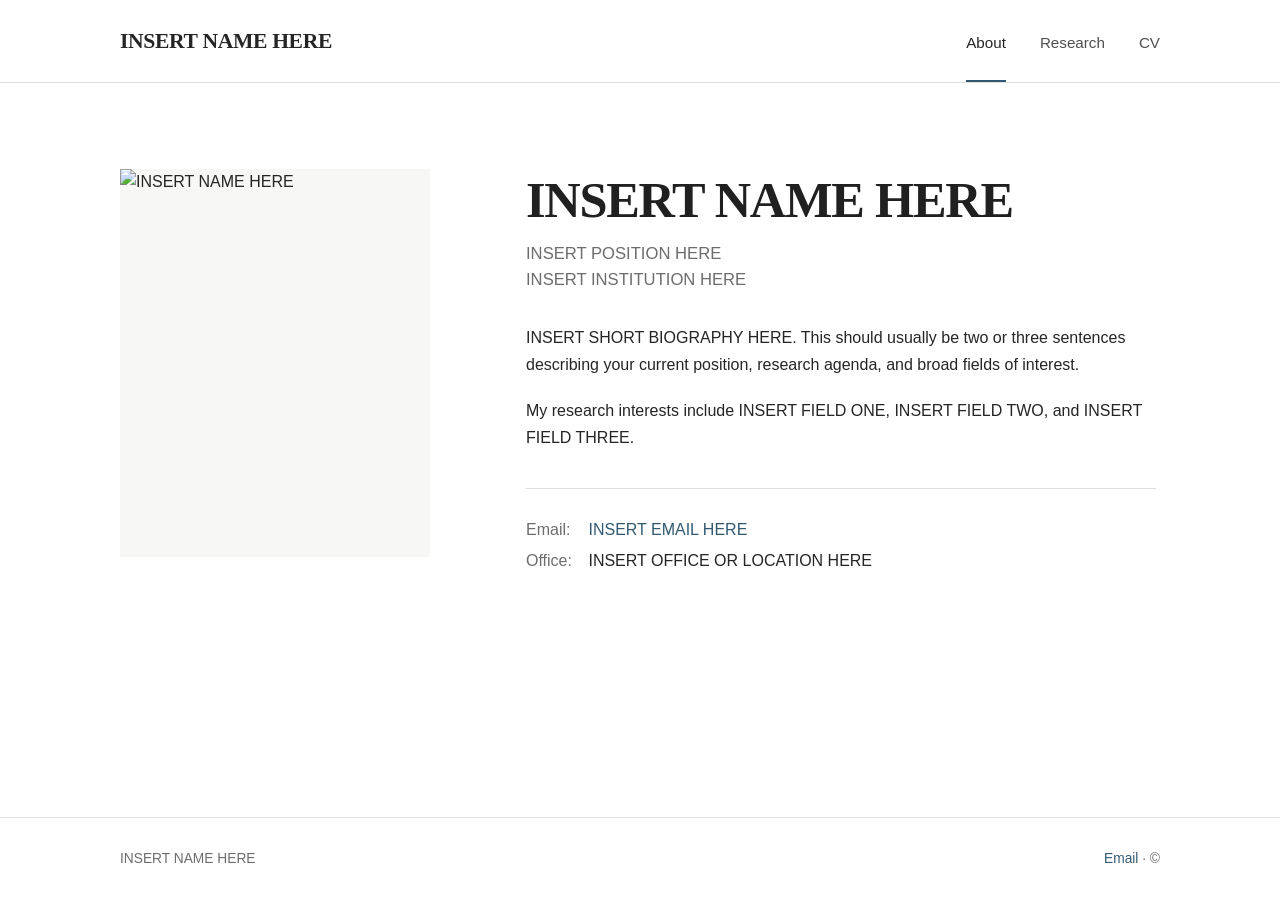
==== index.html @ 5a471dc0 "Add files via upload" ====
<!doctype html>
<html lang="en">
<head>
  <meta charset="utf-8">
  <meta name="viewport" content="width=device-width, initial-scale=1">
  <meta name="description" content="Academic website of INSERT NAME HERE">
  <title>INSERT NAME HERE</title>
  <link rel="stylesheet" href="styles.css">
  <script defer src="script.js"></script>
</head>

<body>
  <header class="site-header">
    <div class="site-shell header-inner">
      <a class="site-name" href="index.html">INSERT NAME HERE</a>

      <button class="nav-toggle" type="button"
              aria-expanded="false"
              aria-controls="site-navigation"
              aria-label="Open navigation">
        <span></span>
        <span></span>
        <span></span>
      </button>

      <nav class="site-nav" id="site-navigation" aria-label="Main navigation">
        <a class="active" href="index.html">About</a>
        <a href="research.html">Research</a>
        <a href="cv.html">CV</a>
      </nav>
    </div>
  </header>

  <main class="site-shell">
    <section class="about-layout">
      <div class="portrait-column">
        <!-- Replace this file with your own image, or change the src below. -->
        <img class="portrait"
             src="assets/profile-placeholder.svg"
             alt="INSERT NAME HERE">
      </div>

      <div class="about-copy">
        <h1>INSERT NAME HERE</h1>

        <p class="position">
          INSERT POSITION HERE<br>
          INSERT INSTITUTION HERE
        </p>

        <p>
          INSERT SHORT BIOGRAPHY HERE. This should usually be two or three
          sentences describing your current position, research agenda, and
          broad fields of interest.
        </p>

        <p>
          My research interests include INSERT FIELD ONE, INSERT FIELD TWO,
          and INSERT FIELD THREE.
        </p>

        <div class="contact-lines">
          <p>
            <span class="label">Email:</span>
            <a href="mailto:INSERT-EMAIL-HERE">INSERT EMAIL HERE</a>
          </p>
          <p>
            <span class="label">Office:</span>
            INSERT OFFICE OR LOCATION HERE
          </p>
        </div>
      </div>
    </section>
  </main>

  <footer class="site-footer">
    <div class="site-shell footer-inner">
      <span>INSERT NAME HERE</span>
      <span>
        <a href="mailto:INSERT-EMAIL-HERE">Email</a>
        · © <span data-current-year></span>
      </span>
    </div>
  </footer>
</body>
</html>
---- styles.css ----
/* =========================================================
   ACADEMIC WEBSITE TEMPLATE
   Edit the variables below to adjust the overall appearance.
   ========================================================= */

:root {
  --page-width: 1040px;
  --text-width: 760px;
  --background: #ffffff;
  --text: #252525;
  --muted: #6d6d6d;
  --link: #315a72;
  --link-hover: #193b4f;
  --rule: #dedede;
  --soft-background: #f7f7f5;
  --heading-font: Georgia, "Times New Roman", serif;
  --body-font: -apple-system, BlinkMacSystemFont, "Segoe UI", Helvetica, Arial, sans-serif;
}

* {
  box-sizing: border-box;
}

html {
  scroll-behavior: smooth;
}

body {
  min-height: 100vh;
  margin: 0;
  display: flex;
  flex-direction: column;
  background: var(--background);
  color: var(--text);
  font-family: var(--body-font);
  font-size: 16px;
  line-height: 1.68;
  -webkit-font-smoothing: antialiased;
}

a {
  color: var(--link);
  text-decoration: none;
}

a:hover,
a:focus-visible {
  color: var(--link-hover);
  text-decoration: underline;
  text-underline-offset: 0.18em;
}

button,
a {
  -webkit-tap-highlight-color: transparent;
}

.site-shell {
  width: min(calc(100% - 48px), var(--page-width));
  margin-inline: auto;
}

/* Header */

.site-header {
  border-bottom: 1px solid var(--rule);
  background: rgba(255, 255, 255, 0.97);
}

.header-inner {
  min-height: 82px;
  display: flex;
  align-items: center;
  justify-content: space-between;
  gap: 32px;
}

.site-name {
  color: var(--text);
  font-family: var(--heading-font);
  font-size: 1.35rem;
  font-weight: 700;
  letter-spacing: -0.015em;
}

.site-name:hover,
.site-name:focus-visible {
  color: var(--text);
  text-decoration: none;
}

.site-nav {
  display: flex;
  align-items: center;
  gap: 34px;
}

.site-nav a {
  position: relative;
  padding: 29px 0 25px;
  color: #4f4f4f;
  font-size: 0.95rem;
  font-weight: 500;
}

.site-nav a:hover,
.site-nav a:focus-visible {
  color: var(--text);
  text-decoration: none;
}

.site-nav a.active {
  color: var(--text);
}

.site-nav a.active::after {
  content: "";
  position: absolute;
  right: 0;
  bottom: -1px;
  left: 0;
  height: 2px;
  background: var(--link);
}

.nav-toggle {
  display: none;
  width: 42px;
  height: 42px;
  padding: 9px;
  border: 0;
  background: transparent;
  cursor: pointer;
}

.nav-toggle span {
  display: block;
  width: 100%;
  height: 1px;
  margin: 6px 0;
  background: var(--text);
}

/* About page */

.about-layout {
  display: grid;
  grid-template-columns: minmax(220px, 310px) minmax(0, 1fr);
  gap: clamp(48px, 8vw, 96px);
  align-items: start;
  padding: 86px 0 104px;
}

.portrait {
  display: block;
  width: 100%;
  aspect-ratio: 4 / 5;
  object-fit: cover;
  background: var(--soft-background);
}

.about-copy {
  max-width: 630px;
  padding-top: 4px;
}

h1,
h2,
h3 {
  font-family: var(--heading-font);
  color: #202020;
  font-weight: 600;
}

h1 {
  margin: 0 0 14px;
  font-size: clamp(2.25rem, 5vw, 3.15rem);
  line-height: 1.08;
  letter-spacing: -0.025em;
}

.about-copy .position {
  margin: 0 0 32px;
  color: var(--muted);
  font-size: 1.04rem;
  line-height: 1.55;
}

.about-copy > p:not(.position) {
  margin: 0 0 19px;
}

.contact-lines {
  margin-top: 36px;
  padding-top: 23px;
  border-top: 1px solid var(--rule);
}

.contact-lines p {
  margin: 5px 0;
}

.label {
  display: inline-block;
  min-width: 58px;
  color: var(--muted);
}

/* General interior pages */

.page-content {
  width: min(calc(100% - 48px), var(--text-width));
  padding: 72px 0 96px;
}

.page-heading {
  margin-bottom: 55px;
}

.page-heading h1 {
  margin: 0;
}

.research-section,
.cv-section {
  margin-top: 58px;
}

.research-section:first-of-type,
.cv-section:first-of-type {
  margin-top: 0;
}

.research-section > h2,
.cv-section > h2 {
  margin: 0 0 27px;
  padding-bottom: 10px;
  border-bottom: 1px solid var(--rule);
  font-size: 1.46rem;
  line-height: 1.25;
}

/* Research */

.paper {
  padding: 0 0 40px;
  margin: 0 0 38px;
  border-bottom: 1px solid #ebebeb;
}

.paper:last-child {
  margin-bottom: 0;
}

.paper h3 {
  margin: 0 0 7px;
  font-size: 1.24rem;
  line-height: 1.35;
}

.paper p {
  margin: 7px 0;
}

.paper-authors {
  color: #4e4e4e;
}

.paper-status {
  color: var(--muted);
  font-style: italic;
}

.paper-links {
  display: flex;
  flex-wrap: wrap;
  align-items: center;
  gap: 9px 18px;
  margin-top: 12px;
  font-size: 0.94rem;
}

.abstract-toggle {
  padding: 0;
  border: 0;
  background: transparent;
  color: var(--link);
  font: inherit;
  cursor: pointer;
}

.abstract-toggle:hover,
.abstract-toggle:focus-visible {
  color: var(--link-hover);
  text-decoration: underline;
  text-underline-offset: 0.18em;
}

.toggle-symbol {
  display: inline-block;
  min-width: 0.75em;
}

.abstract {
  margin-top: 17px;
  padding: 18px 21px;
  border-left: 2px solid #c9d5dc;
  background: var(--soft-background);
  color: #3d3d3d;
}

.abstract p {
  margin: 0;
}

.compact-paper p:last-child {
  margin-bottom: 0;
}

/* CV */

.cv-heading {
  display: flex;
  align-items: flex-end;
  justify-content: space-between;
  gap: 32px;
}

.cv-updated {
  margin: 8px 0 0;
  color: var(--muted);
  font-size: 0.92rem;
}

.download-link {
  white-space: nowrap;
  margin-bottom: 6px;
}

.cv-entry {
  display: grid;
  grid-template-columns: 115px minmax(0, 1fr);
  gap: 25px;
  margin: 0 0 20px;
}

.cv-date {
  color: var(--muted);
  font-variant-numeric: tabular-nums;
}

.cv-entry h3 {
  margin: 0 0 2px;
  font-family: var(--body-font);
  font-size: 1rem;
  font-weight: 600;
}

.cv-entry p {
  margin: 0;
}

.cv-list {
  margin: 0;
  padding-left: 1.35rem;
}

.cv-list li {
  margin-bottom: 12px;
  padding-left: 5px;
}

.cv-paper-title {
  font-weight: 600;
}

/* Footer */

.site-footer {
  margin-top: auto;
  border-top: 1px solid var(--rule);
  color: var(--muted);
  font-size: 0.86rem;
}

.footer-inner {
  min-height: 82px;
  display: flex;
  justify-content: space-between;
  align-items: center;
  gap: 28px;
}

/* Responsive layout */

@media (max-width: 720px) {
  .site-shell,
  .page-content {
    width: min(calc(100% - 32px), var(--page-width));
  }

  .header-inner {
    min-height: 70px;
    position: relative;
  }

  .nav-toggle {
    display: block;
  }

  .site-nav {
    display: none;
    position: absolute;
    z-index: 10;
    top: 70px;
    right: -16px;
    left: -16px;
    flex-direction: column;
    align-items: stretch;
    gap: 0;
    padding: 5px 16px 16px;
    border-bottom: 1px solid var(--rule);
    background: var(--background);
  }

  .site-nav.open {
    display: flex;
  }

  .site-nav a {
    padding: 13px 2px;
  }

  .site-nav a.active::after {
    display: none;
  }

  .about-layout {
    grid-template-columns: 1fr;
    gap: 39px;
    padding: 48px 0 72px;
  }

  .portrait-column {
    max-width: 275px;
  }

  .about-copy {
    padding-top: 0;
  }

  .page-content {
    padding: 49px 0 72px;
  }

  .page-heading {
    margin-bottom: 42px;
  }

  .research-section,
  .cv-section {
    margin-top: 46px;
  }

  .cv-heading {
    display: block;
  }

  .download-link {
    display: inline-block;
    margin-top: 15px;
  }

  .cv-entry {
    grid-template-columns: 1fr;
    gap: 2px;
  }

  .footer-inner {
    min-height: 92px;
    flex-direction: column;
    justify-content: center;
    align-items: flex-start;
    gap: 2px;
  }
}

@media (prefers-reduced-motion: reduce) {
  html {
    scroll-behavior: auto;
  }
}
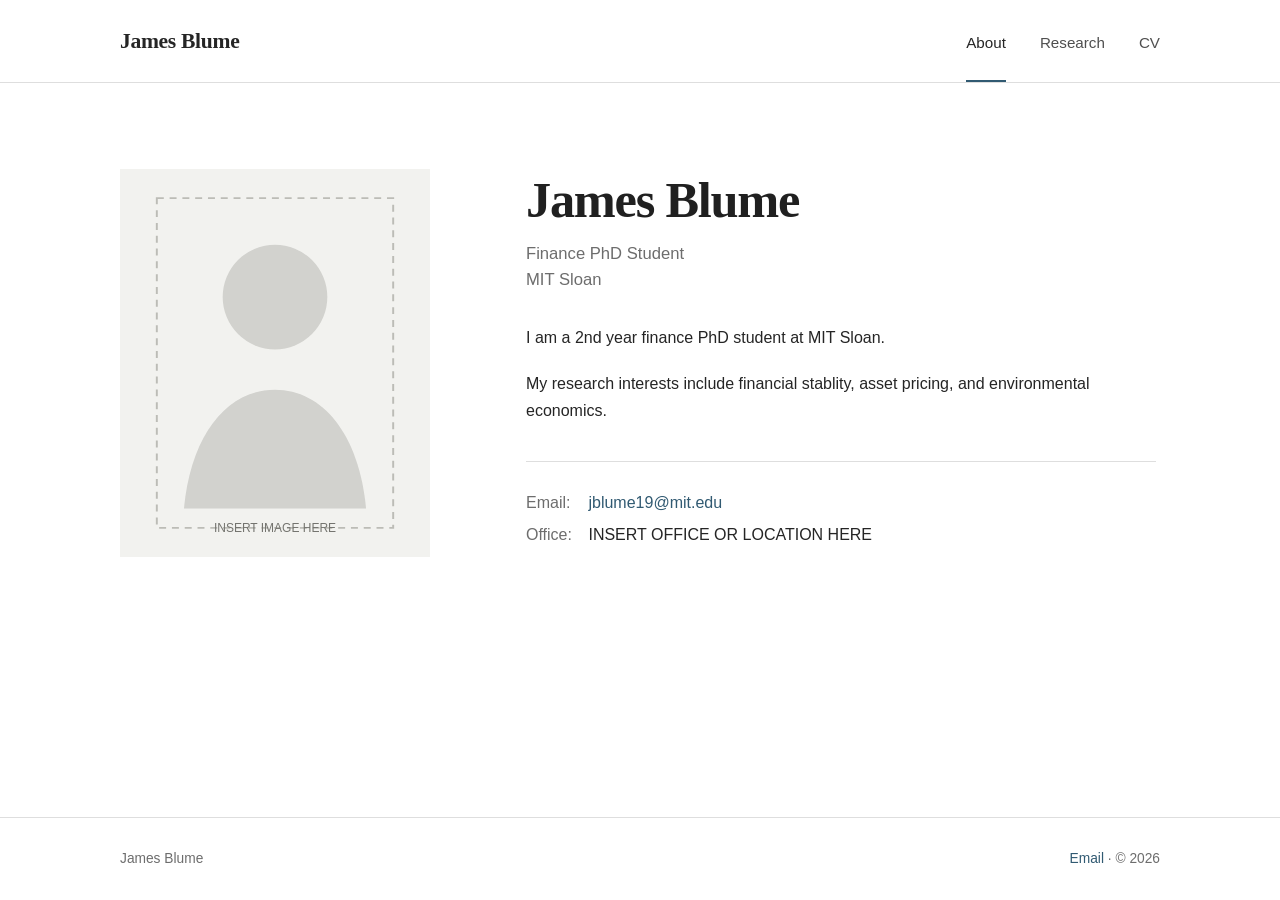
==== commit 9f526c18: "Update personal information in index.html" ====
--- a/index.html
+++ b/index.html
@@ -3,8 +3,8 @@
 <head>
   <meta charset="utf-8">
   <meta name="viewport" content="width=device-width, initial-scale=1">
-  <meta name="description" content="Academic website of INSERT NAME HERE">
-  <title>INSERT NAME HERE</title>
+  <meta name="description" content="Academic website of James Blume">
+  <title>James Blume</title>
   <link rel="stylesheet" href="styles.css">
   <script defer src="script.js"></script>
 </head>
@@ -12,7 +12,7 @@
 <body>
   <header class="site-header">
     <div class="site-shell header-inner">
-      <a class="site-name" href="index.html">INSERT NAME HERE</a>
+      <a class="site-name" href="index.html">James Blume</a>
 
       <button class="nav-toggle" type="button"
               aria-expanded="false"
@@ -37,32 +37,29 @@
         <!-- Replace this file with your own image, or change the src below. -->
         <img class="portrait"
              src="assets/profile-placeholder.svg"
-             alt="INSERT NAME HERE">
+             alt="James Blume">
       </div>
 
       <div class="about-copy">
-        <h1>INSERT NAME HERE</h1>
+        <h1>James Blume</h1>
 
         <p class="position">
-          INSERT POSITION HERE<br>
-          INSERT INSTITUTION HERE
+          Finance PhD Student<br>
+          MIT Sloan
         </p>
 
         <p>
-          INSERT SHORT BIOGRAPHY HERE. This should usually be two or three
-          sentences describing your current position, research agenda, and
-          broad fields of interest.
+          I am a 2nd year finance PhD student at MIT Sloan. 
         </p>
 
         <p>
-          My research interests include INSERT FIELD ONE, INSERT FIELD TWO,
-          and INSERT FIELD THREE.
+          My research interests include financial stablity, asset pricing, and environmental economics.
         </p>
 
         <div class="contact-lines">
           <p>
             <span class="label">Email:</span>
-            <a href="mailto:INSERT-EMAIL-HERE">INSERT EMAIL HERE</a>
+            <a href="mailto:jblume19@mit.edu">jblume19@mit.edu</a>
           </p>
           <p>
             <span class="label">Office:</span>
@@ -75,9 +72,9 @@
 
   <footer class="site-footer">
     <div class="site-shell footer-inner">
-      <span>INSERT NAME HERE</span>
+      <span>James Blume</span>
       <span>
-        <a href="mailto:INSERT-EMAIL-HERE">Email</a>
+        <a href="mailto:jblume19@mit.edu">Email</a>
         · © <span data-current-year></span>
       </span>
     </div>
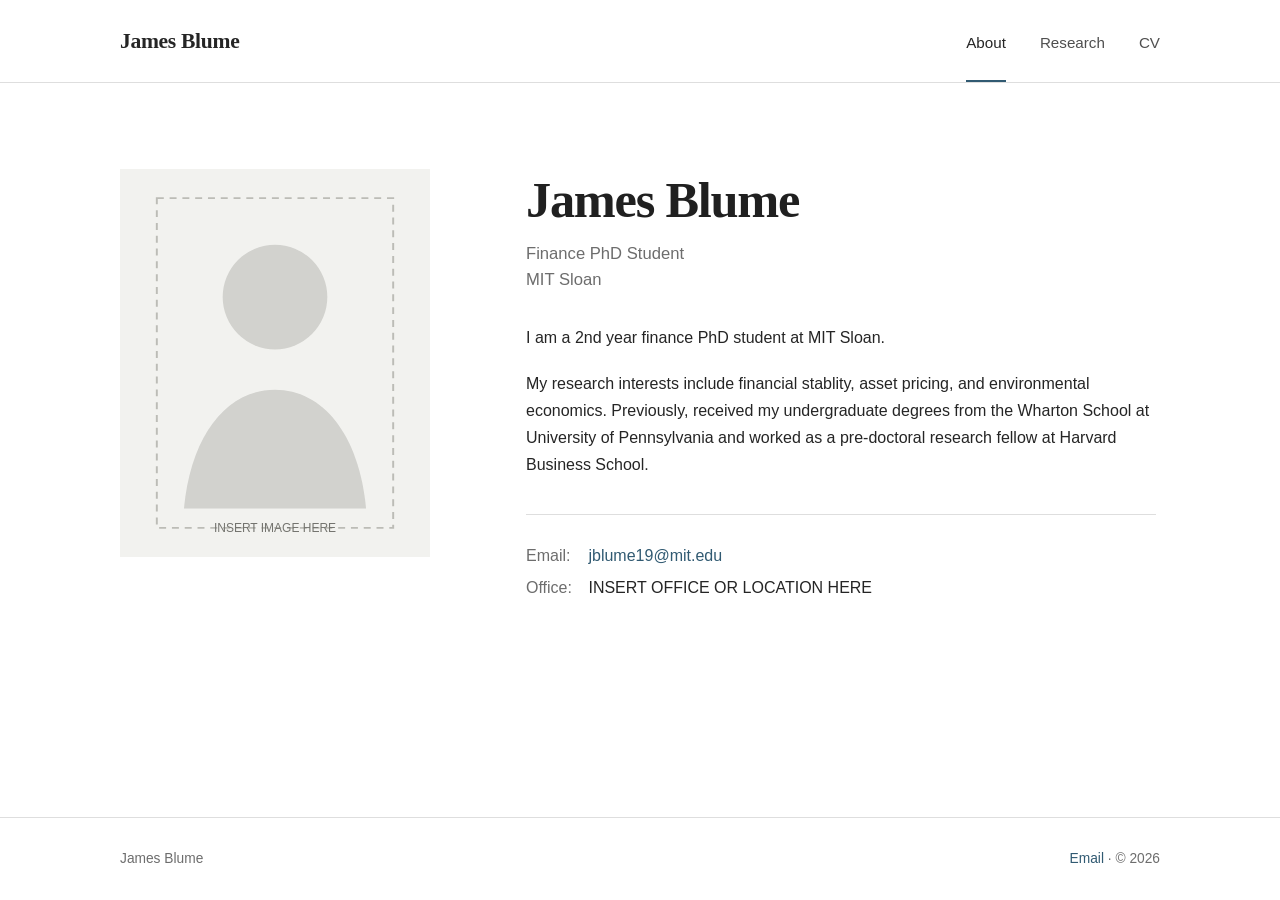
==== commit 49d15a5e: "Update index.html" ====
--- a/index.html
+++ b/index.html
@@ -53,7 +53,7 @@
         </p>
 
         <p>
-          My research interests include financial stablity, asset pricing, and environmental economics.
+          My research interests include financial stablity, asset pricing, and environmental economics. Previously,  received my undergraduate degrees from the Wharton School at University of Pennsylvania and worked as a pre-doctoral research fellow at Harvard Business School. 
         </p>
 
         <div class="contact-lines">
--- a/styles.css
+++ b/styles.css
@@ -14,7 +14,8 @@
   --rule: #dedede;
   --soft-background: #f7f7f5;
   --heading-font: Georgia, "Times New Roman", serif;
-  --body-font: -apple-system, BlinkMacSystemFont, "Segoe UI", Helvetica, Arial, sans-serif;
+  --body-font: -apple-system, BlinkMacSystemFont, "Segoe UI",
+    Helvetica, Arial, sans-serif;
 }
 
 * {
@@ -490,3 +491,104 @@
     scroll-behavior: auto;
   }
 }
+
+/* Embedded CV viewer */
+
+/* Keep the page title aligned with the narrower interior-page measure used
+   on Research, while allowing the PDF itself to use the full site shell. */
+.cv-page-content {
+  width: min(calc(100% - 48px), var(--page-width));
+}
+
+.cv-page-content .cv-heading {
+  width: min(100%, var(--text-width));
+  margin-right: auto;
+  margin-left: auto;
+}
+
+.cv-actions {
+  display: flex;
+  flex-wrap: wrap;
+  justify-content: flex-end;
+  gap: 9px 18px;
+  margin-bottom: 6px;
+  font-size: 0.94rem;
+}
+
+.cv-actions a {
+  white-space: nowrap;
+}
+
+.cv-viewer-section {
+  margin: 0;
+}
+
+.cv-viewer-shell {
+  position: relative;
+  overflow: hidden;
+  width: 100%;
+  height: clamp(720px, 82vh, 980px);
+  border: 1px solid var(--rule);
+  background: var(--soft-background);
+}
+
+.cv-pdf-frame {
+  position: relative;
+  z-index: 1;
+  display: block;
+  width: 100%;
+  height: 100%;
+  border: 0;
+  background: var(--soft-background);
+}
+
+.cv-viewer-status {
+  position: absolute;
+  inset: 0;
+  z-index: 2;
+  display: grid;
+  place-items: center;
+  margin: 0;
+  color: var(--muted);
+  font-size: 0.94rem;
+  pointer-events: none;
+}
+
+.cv-viewer-status[hidden] {
+  display: none;
+}
+
+.cv-viewer-status.is-error {
+  z-index: 3;
+  padding: 28px;
+  background: var(--soft-background);
+  text-align: center;
+  pointer-events: auto;
+}
+
+.cv-viewer-fallback {
+  margin: 13px 0 0;
+  color: var(--muted);
+  font-size: 0.88rem;
+}
+
+@media (max-width: 720px) {
+  .cv-page-content {
+    width: min(calc(100% - 32px), var(--page-width));
+  }
+
+  .cv-page-content .cv-heading {
+    width: 100%;
+  }
+
+  .cv-actions {
+    justify-content: flex-start;
+    margin-top: 15px;
+    margin-bottom: 0;
+  }
+
+  .cv-viewer-shell {
+    height: 72vh;
+    min-height: 540px;
+  }
+}
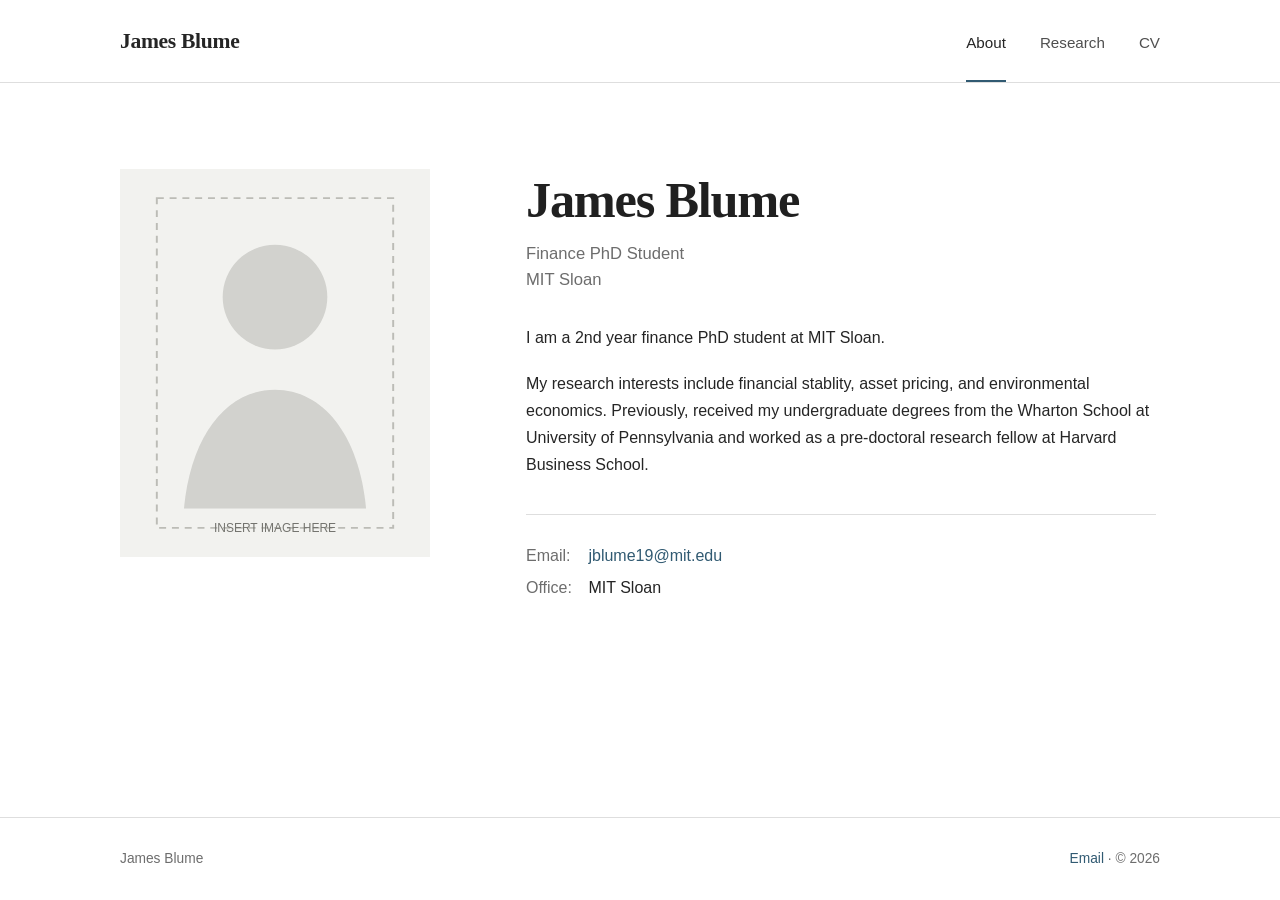
==== commit 6c12a9a2: "Update office location in index.html" ====
--- a/index.html
+++ b/index.html
@@ -63,7 +63,7 @@
           </p>
           <p>
             <span class="label">Office:</span>
-            INSERT OFFICE OR LOCATION HERE
+            MIT Sloan
           </p>
         </div>
       </div>
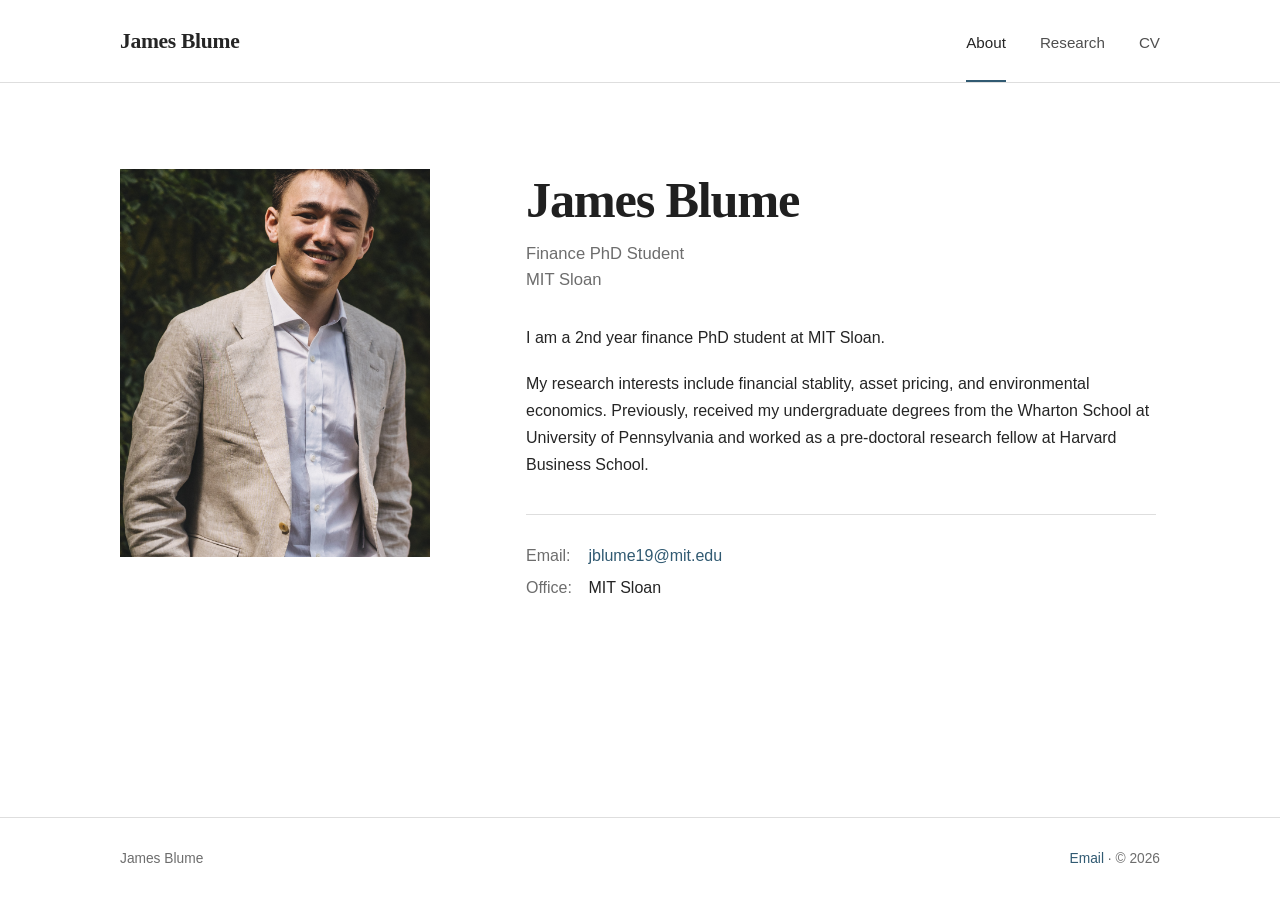
==== commit 9a125825: "Update profile image source in index.html" ====
--- a/index.html
+++ b/index.html
@@ -36,7 +36,7 @@
       <div class="portrait-column">
         <!-- Replace this file with your own image, or change the src below. -->
         <img class="portrait"
-             src="assets/profile-placeholder.svg"
+             src="assets/UJ-370.jpg"
              alt="James Blume">
       </div>
 
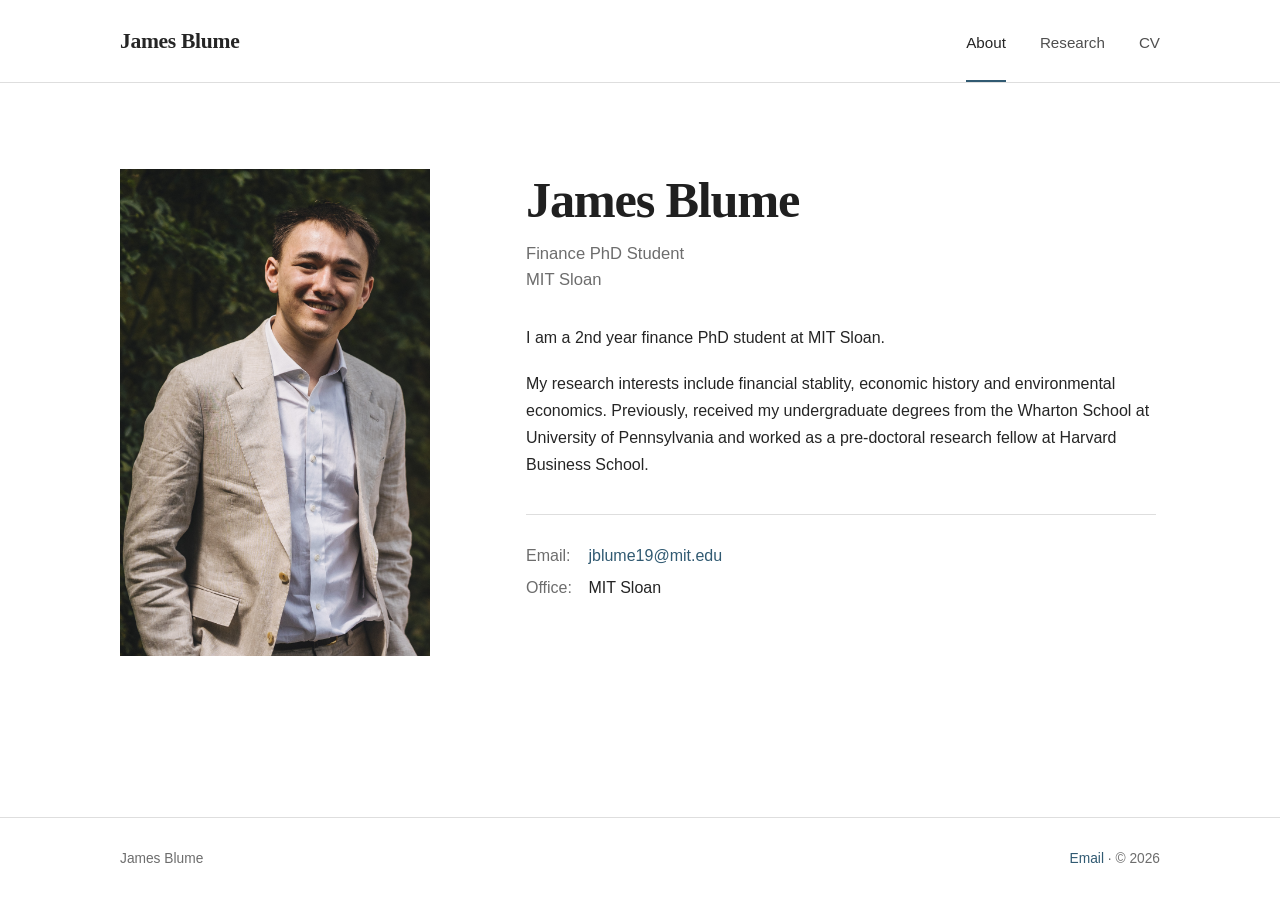
==== commit d02550dd: "Update index.html" ====
--- a/index.html
+++ b/index.html
@@ -53,7 +53,7 @@
         </p>
 
         <p>
-          My research interests include financial stablity, asset pricing, and environmental economics. Previously,  received my undergraduate degrees from the Wharton School at University of Pennsylvania and worked as a pre-doctoral research fellow at Harvard Business School. 
+          My research interests include  financial stablity, economic history and environmental economics. Previously,  received my undergraduate degrees from the Wharton School at University of Pennsylvania and worked as a pre-doctoral research fellow at Harvard Business School. 
         </p>
 
         <div class="contact-lines">
--- a/styles.css
+++ b/styles.css
@@ -155,7 +155,6 @@
 .portrait {
   display: block;
   width: 100%;
-  aspect-ratio: 4 / 5;
   object-fit: cover;
   background: var(--soft-background);
 }
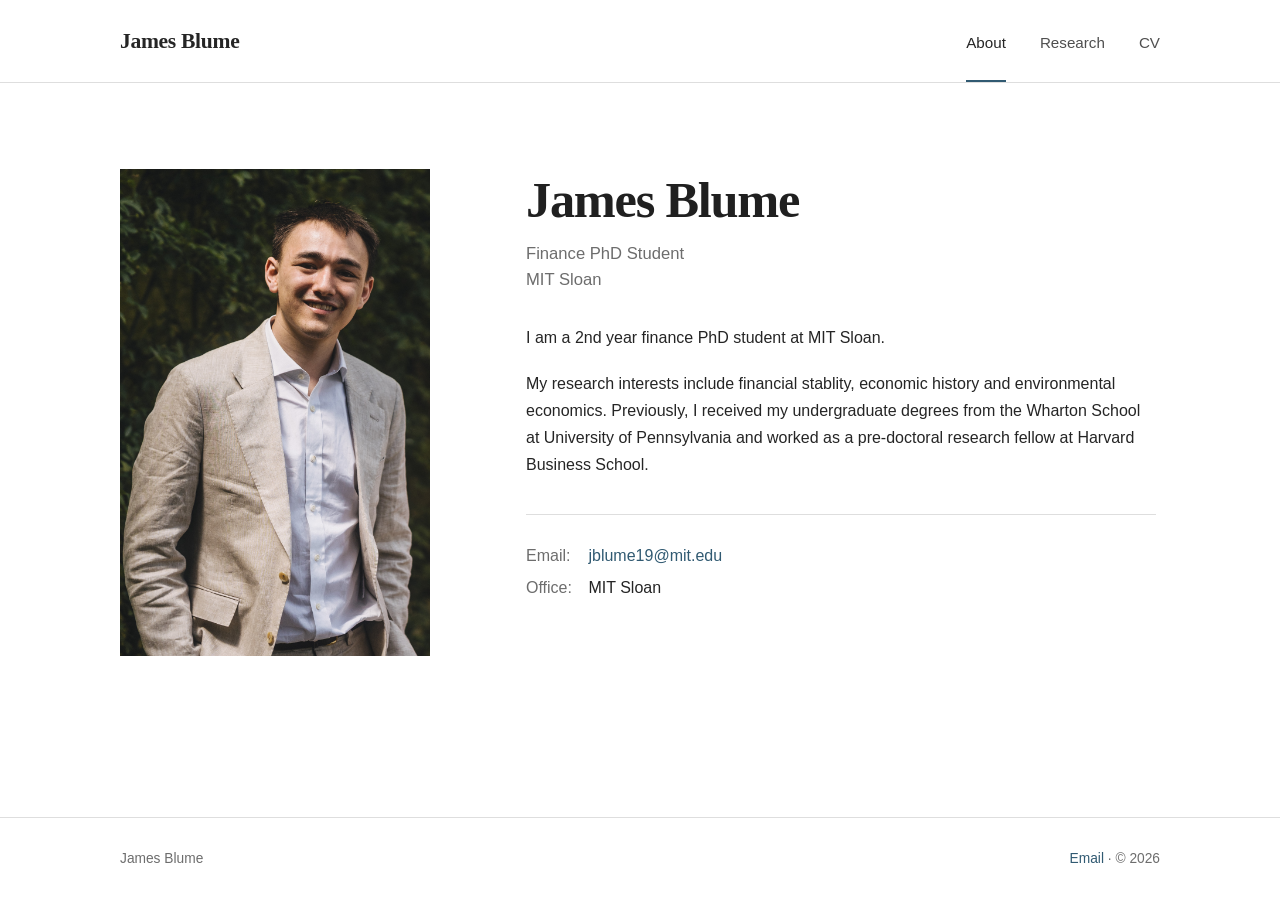
==== commit 248fe5d7: "Correct typo in research interests paragraph Fixed a typo in the text about educational background." ====
--- a/index.html
+++ b/index.html
@@ -53,7 +53,7 @@
         </p>
 
         <p>
-          My research interests include  financial stablity, economic history and environmental economics. Previously,  received my undergraduate degrees from the Wharton School at University of Pennsylvania and worked as a pre-doctoral research fellow at Harvard Business School. 
+          My research interests include  financial stablity, economic history and environmental economics. Previously, I received my undergraduate degrees from the Wharton School at University of Pennsylvania and worked as a pre-doctoral research fellow at Harvard Business School. 
         </p>
 
         <div class="contact-lines">
